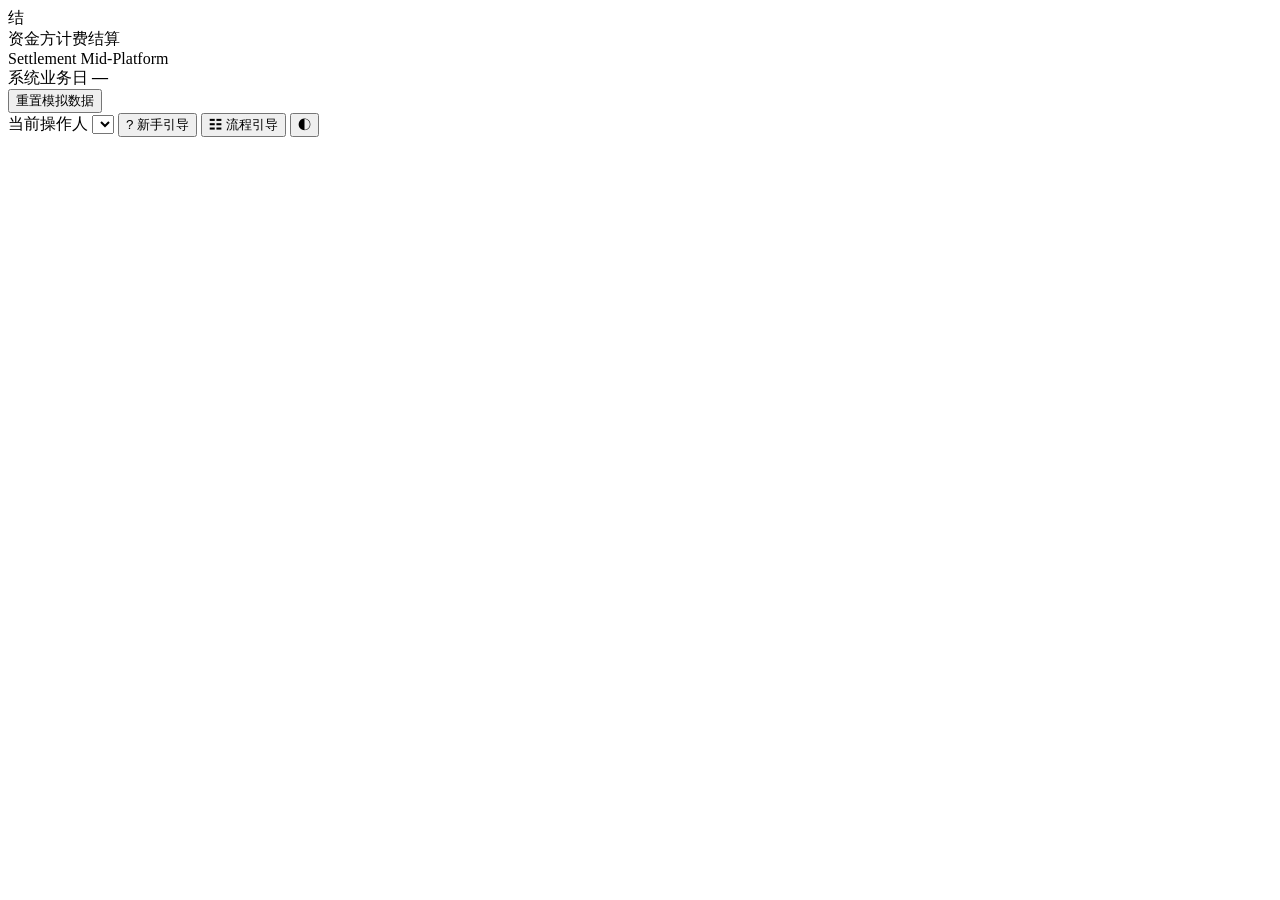
==== index.html @ 56464f33 "Publish prototype entry files" ====
<!DOCTYPE html>
<html lang="zh-CN" data-theme="light">
<head>
  <meta charset="UTF-8">
  <meta name="viewport" content="width=device-width, initial-scale=1.0">
  <title>零售信贷资金方计费结算系统 · 模拟原型</title>
  <link rel="stylesheet" href="assets/css/app.css?v=20260916.4">
</head>
<body>
  <div id="app-shell">
    <aside id="sidebar">
      <div class="brand">
        <div class="brand-mark">结</div>
        <div class="brand-text">
          <div class="brand-title">资金方计费结算</div>
          <div class="brand-sub">Settlement Mid-Platform</div>
        </div>
      </div>
      <nav id="nav"></nav>
      <div class="sidebar-foot">
        <div class="sim-clock">
          <span class="lbl">系统业务日</span>
          <strong id="sim-date">—</strong>
        </div>
        <button class="btn btn-ghost btn-sm" id="btn-reset" title="清空所有模拟操作，恢复初始数据">重置模拟数据</button>
      </div>
    </aside>

    <div id="main">
      <header id="topbar">
        <div class="crumbs" id="crumbs"></div>
        <div id="guide-top-controls" hidden aria-live="polite"></div>
        <div class="topbar-right">
          <label class="role-picker">
            <span>当前操作人</span>
            <select id="role-select"></select>
          </label>
          <button class="btn btn-sm guide-trigger" id="btn-guide" type="button" aria-pressed="false" title="开启或关闭全流程新手引导">? 新手引导</button>
          <button class="btn btn-sm guide-trigger flow-guide-trigger" id="btn-flow-guide" type="button" aria-pressed="false" title="选择一个具体业务流程开始引导">☷ 流程引导</button>
          <button class="icon-btn" id="btn-theme" title="切换明暗主题">◐</button>
        </div>
      </header>
      <main id="view"></main>
    </div>
  </div>

  <div id="toast-host"></div>
  <div id="modal-host" hidden></div>
  <div id="guide-root" hidden></div>
  <div id="flow-guide-root" hidden></div>

  <!-- 核心层 -->
  <script src="assets/js/core.js"></script>
  <script src="assets/js/data.js"></script>
  <script src="assets/js/generator.js"></script>
  <script src="assets/js/engine.js"></script>
  <script src="assets/js/billing.js"></script>
  <script src="assets/js/validate.js"></script>
  <script src="assets/js/approval.js"></script>
  <script src="assets/js/recon.js"></script>
  <script src="assets/js/claim.js"></script>
  <script src="assets/js/invoice.js"></script>
  <script src="assets/js/payment.js"></script>
  <script src="assets/js/dispute.js"></script>
  <script src="assets/js/calendar.js"></script>
  <script src="assets/js/replenish.js"></script>
  <script src="assets/js/metrics.js"></script>
  <script src="assets/js/preview.js"></script>
  <script src="assets/js/store.js"></script>
  <!-- UI 层 -->
  <script src="assets/js/ui.js"></script>
  <script src="assets/js/views-master.js"></script>
  <script src="assets/js/views-form.js"></script>
  <script src="assets/js/views-onboard.js"></script>
  <script src="assets/js/views-rule.js"></script>
  <script src="assets/js/views-charge.js"></script>
  <script src="assets/js/views-daily.js"></script>
  <script src="assets/js/views-replenish.js"></script>
  <script src="assets/js/views-bill.js"></script>
  <script src="assets/js/views-preview.js"></script>
  <script src="assets/js/views-invoice.js"></script>
  <script src="assets/js/views-dispute.js"></script>
  <script src="assets/js/views-calendar.js"></script>
  <script src="assets/js/views-settle.js"></script>
  <script src="assets/js/views-payment.js"></script>
  <script src="assets/js/views-claim.js"></script>
  <script src="assets/js/views-recon.js"></script>
  <script src="assets/js/views-external.js"></script>
  <script src="assets/js/views-metrics.js"></script>
  <script src="assets/js/views-approval.js"></script>
  <script src="assets/js/views-scenarios.js"></script>
  <script src="assets/js/guide.js?v=20260916.4"></script>
  <script src="assets/js/flow-guide.js?v=20260916.5"></script>
  <script src="assets/js/app.js"></script>
</body>
</html>
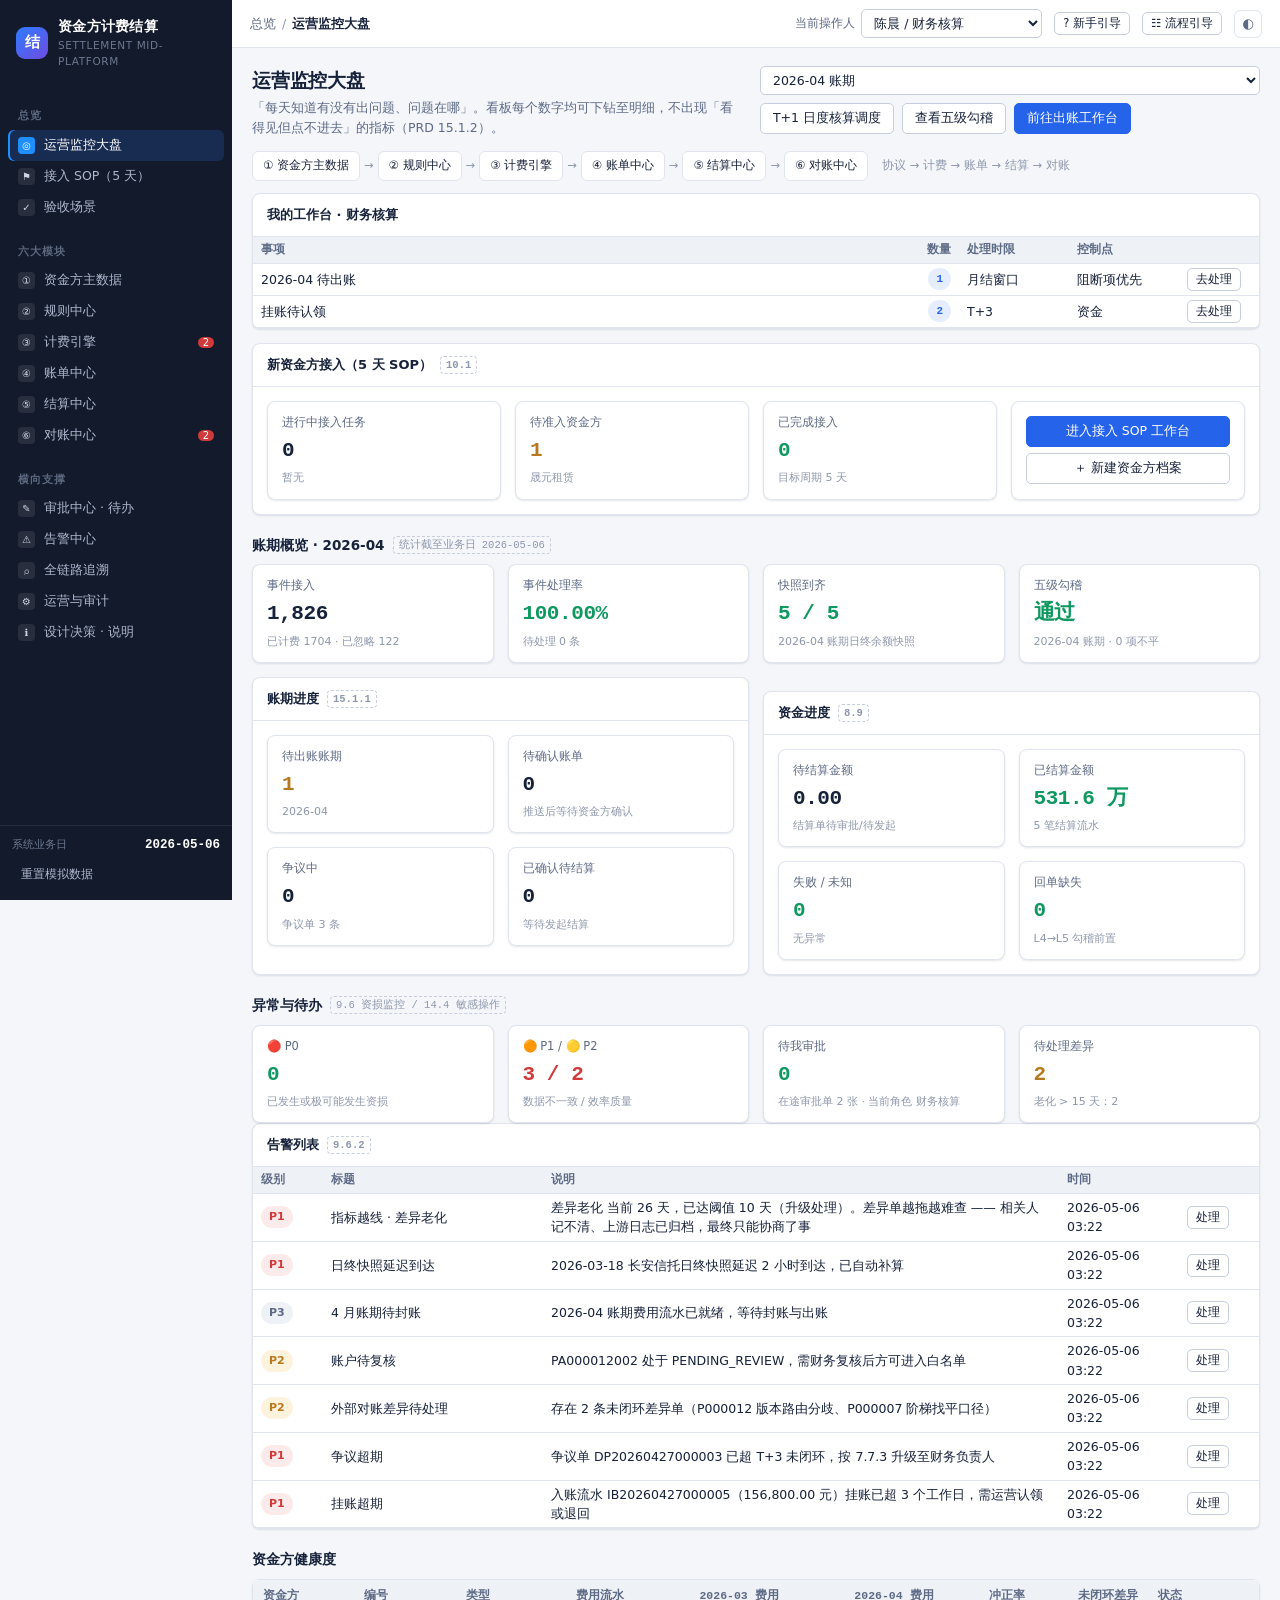
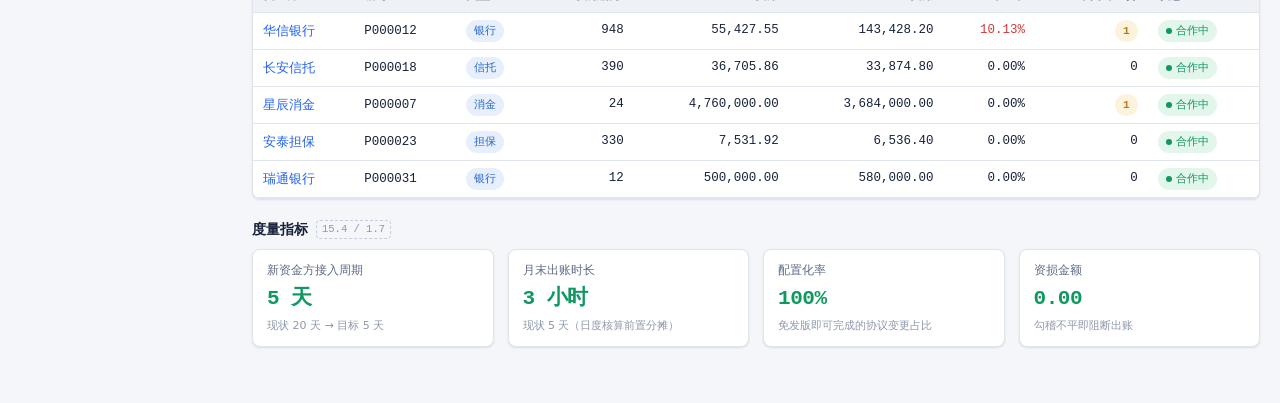
==== commit 09c12ae4: "同步流程分类及设计文档" ====
--- a/index.html
+++ b/index.html
@@ -4,7 +4,7 @@
   <meta charset="UTF-8">
   <meta name="viewport" content="width=device-width, initial-scale=1.0">
   <title>零售信贷资金方计费结算系统 · 模拟原型</title>
-  <link rel="stylesheet" href="assets/css/app.css?v=20260916.4">
+  <link rel="stylesheet" href="assets/css/app.css?v=20260917.1">
 </head>
 <body>
   <div id="app-shell">
@@ -90,7 +90,7 @@
   <script src="assets/js/views-approval.js"></script>
   <script src="assets/js/views-scenarios.js"></script>
   <script src="assets/js/guide.js?v=20260916.4"></script>
-  <script src="assets/js/flow-guide.js?v=20260916.5"></script>
+  <script src="assets/js/flow-guide.js?v=20260917.1"></script>
   <script src="assets/js/app.js"></script>
 </body>
 </html>
--- a/assets/css/app.css
+++ b/assets/css/app.css
@@ -0,0 +1,692 @@
+/* ==========================================================================
+   零售信贷资金方计费结算系统 · 设计系统
+   零依赖，单文件样式表。支持明/暗主题。
+   ========================================================================== */
+
+:root {
+  --font-sans: "PingFang SC", "Microsoft YaHei", "Hiragino Sans GB", "Source Han Sans SC",
+               system-ui, -apple-system, "Segoe UI", Roboto, sans-serif;
+  --font-mono: "SF Mono", "JetBrains Mono", Menlo, Consolas, "Courier New", monospace;
+
+  --bg: #f4f6fa;
+  --bg-elev: #ffffff;
+  --bg-sunken: #eef1f6;
+  --bg-hover: #f2f5fa;
+  --sidebar-bg: #131a2b;
+  --sidebar-fg: #aeb8ce;
+  --sidebar-fg-strong: #ffffff;
+  --sidebar-active: #1f8fff;
+
+  --fg: #16213a;
+  --fg-muted: #5d6a85;
+  --fg-faint: #8d97ab;
+  --border: #dfe4ee;
+  --border-strong: #c6cddd;
+
+  --brand: #2563eb;
+  --brand-soft: #e5edff;
+  --brand-fg: #ffffff;
+
+  --ok: #0f9960;
+  --ok-soft: #e2f6ec;
+  --warn: #b7791f;
+  --warn-soft: #fdf3dd;
+  --danger: #d03a3a;
+  --danger-soft: #fdeaea;
+  --info: #2867c9;
+  --info-soft: #e7effc;
+  --purple: #7048c0;
+  --purple-soft: #efe9fb;
+
+  --radius: 8px;
+  --radius-sm: 5px;
+  --radius-lg: 14px;
+  --shadow-sm: 0 1px 2px rgba(19, 26, 43, .06), 0 1px 3px rgba(19, 26, 43, .05);
+  --shadow-md: 0 4px 14px rgba(19, 26, 43, .10);
+  --shadow-lg: 0 18px 48px rgba(19, 26, 43, .22);
+  --sidebar-w: 232px;
+}
+
+html[data-theme="dark"] {
+  --bg: #0e1320;
+  --bg-elev: #161d2e;
+  --bg-sunken: #111827;
+  --bg-hover: #1d2639;
+  --sidebar-bg: #0a0f1a;
+  --sidebar-fg: #8996b1;
+  --fg: #e6ebf5;
+  --fg-muted: #a2adc4;
+  --fg-faint: #71809b;
+  --border: #26314a;
+  --border-strong: #35415e;
+  --brand: #4f8cff;
+  --brand-soft: #1a2745;
+  --ok: #3ec98a;  --ok-soft: #102b21;
+  --warn: #e0a94a; --warn-soft: #2e2413;
+  --danger: #f4736f; --danger-soft: #331a1a;
+  --info: #6ba2f5; --info-soft: #14233d;
+  --purple: #a98af0; --purple-soft: #231b3a;
+  --shadow-sm: 0 1px 2px rgba(0,0,0,.4);
+  --shadow-md: 0 4px 14px rgba(0,0,0,.45);
+  --shadow-lg: 0 18px 48px rgba(0,0,0,.6);
+}
+
+* { box-sizing: border-box; }
+html, body { height: 100%; }
+body {
+  margin: 0; background: var(--bg); color: var(--fg);
+  font-family: var(--font-sans); font-size: 13px; line-height: 1.55;
+  -webkit-font-smoothing: antialiased;
+}
+a { color: var(--brand); text-decoration: none; }
+a:hover { text-decoration: underline; }
+button { font-family: inherit; }
+
+/* ---------- Shell ---------- */
+#app-shell { display: flex; min-height: 100vh; }
+#sidebar {
+  width: var(--sidebar-w); flex: 0 0 var(--sidebar-w);
+  background: var(--sidebar-bg); color: var(--sidebar-fg);
+  display: flex; flex-direction: column; position: sticky; top: 0; height: 100vh;
+}
+.brand { display: flex; gap: 10px; align-items: center; padding: 16px 16px 14px; }
+.brand-mark {
+  width: 32px; height: 32px; border-radius: 9px; flex: 0 0 32px;
+  background: linear-gradient(140deg, #2f7bff, #6f4ce0);
+  color: #fff; display: grid; place-items: center; font-weight: 700; font-size: 15px;
+}
+.brand-title { color: var(--sidebar-fg-strong); font-weight: 650; font-size: 13.5px; letter-spacing: .02em; }
+.brand-sub { font-size: 10.5px; color: #6c7891; letter-spacing: .06em; text-transform: uppercase; }
+
+#nav { flex: 1; overflow-y: auto; padding: 4px 8px 16px; }
+.nav-group { margin-top: 14px; }
+.nav-group-title {
+  font-size: 10.5px; letter-spacing: .1em; color: #5c687f;
+  padding: 6px 10px; text-transform: uppercase; font-weight: 600;
+}
+.nav-item {
+  display: flex; align-items: center; gap: 9px; padding: 7px 10px; border-radius: 6px;
+  color: var(--sidebar-fg); cursor: pointer; font-size: 12.5px; user-select: none;
+  border: none; background: none; width: 100%; text-align: left;
+}
+.nav-item:hover { background: rgba(255,255,255,.06); color: #fff; text-decoration: none; }
+.nav-item.active { background: rgba(47,123,255,.18); color: #fff; box-shadow: inset 2px 0 0 var(--sidebar-active); }
+.nav-idx {
+  width: 17px; height: 17px; border-radius: 4px; flex: 0 0 17px; display: grid; place-items: center;
+  font-size: 10px; background: rgba(255,255,255,.09); color: #cdd6e8;
+}
+.nav-item.active .nav-idx { background: var(--sidebar-active); color: #fff; }
+.nav-badge { margin-left: auto; font-size: 10px; background: var(--danger); color:#fff; border-radius: 9px; padding: 0 5px; }
+
+/* 左侧菜单能力说明：使用 body 级浮层，避免被滚动侧边栏裁切。 */
+.nav-capability-tip {
+  position: fixed; z-index: 80; width: 310px; padding: 13px 14px;
+  color: var(--fg); background: var(--bg-elev); border: 1px solid var(--border-strong);
+  border-radius: 10px; box-shadow: var(--shadow-lg); pointer-events: none;
+  animation: nav-tip-in .12s ease-out;
+}
+.nav-capability-tip::before {
+  content: ""; position: absolute; left: -6px; top: 15px; width: 10px; height: 10px;
+  background: var(--bg-elev); border-left: 1px solid var(--border-strong); border-bottom: 1px solid var(--border-strong);
+  transform: rotate(45deg);
+}
+.nav-tip-title { position: relative; font-size: 14px; font-weight: 700; margin-bottom: 8px; }
+.nav-tip-label { color: var(--fg-faint); font-size: 10.5px; font-weight: 650; letter-spacing: .05em; margin-bottom: 6px; }
+.nav-tip-chips { display: flex; flex-wrap: wrap; gap: 5px; }
+.nav-tip-chips span {
+  padding: 2px 7px; color: var(--brand); background: var(--brand-soft);
+  border: 1px solid color-mix(in srgb, var(--brand) 18%, transparent); border-radius: 5px; font-size: 11px;
+}
+.nav-tip-note { margin: 9px 0 0; color: var(--fg-muted); font-size: 11.5px; line-height: 1.65; }
+.nav-tip-external { display: grid; grid-template-columns: auto 1fr; gap: 8px; margin-top: 9px; padding-top: 8px; border-top: 1px dashed var(--border); font-size: 11px; }
+.nav-tip-external b { color: var(--purple); }
+.nav-tip-external span { color: var(--fg-muted); }
+@keyframes nav-tip-in { from { opacity: 0; transform: translateX(-4px); } to { opacity: 1; transform: translateX(0); } }
+
+.sidebar-foot { padding: 10px 12px 14px; border-top: 1px solid rgba(255,255,255,.07); }
+.sim-clock { display: flex; justify-content: space-between; align-items: baseline; margin-bottom: 8px; }
+.sim-clock .lbl { font-size: 10.5px; color: #6c7891; }
+.sim-clock strong { font-family: var(--font-mono); font-size: 12.5px; color: #fff; }
+
+#main { flex: 1; min-width: 0; display: flex; flex-direction: column; }
+#topbar {
+  height: 48px; flex: 0 0 48px; background: var(--bg-elev); border-bottom: 1px solid var(--border);
+  display: flex; align-items: center; justify-content: space-between; padding: 0 18px;
+  position: sticky; top: 0; z-index: 20;
+}
+#guide-top-controls {
+  position: absolute; z-index: 3; top: 50%; left: 50%; transform: translate(-50%, -50%);
+  pointer-events: auto;
+}
+#guide-top-controls[hidden] { display: none; }
+#guide-top-controls .guide-top-nav { position: static; transform: none; }
+.crumbs { font-size: 12.5px; color: var(--fg-muted); display: flex; gap: 6px; align-items: center; }
+.crumbs b { color: var(--fg); font-weight: 600; }
+.crumbs .sep { color: var(--fg-faint); }
+.topbar-right { display: flex; align-items: center; gap: 12px; }
+.role-picker { display: flex; align-items: center; gap: 6px; font-size: 12px; color: var(--fg-muted); white-space: nowrap; }
+.role-picker select { width: auto; min-width: 130px; }
+.icon-btn {
+  border: 1px solid var(--border); background: var(--bg-elev); color: var(--fg-muted);
+  width: 28px; height: 28px; border-radius: 6px; cursor: pointer;
+}
+.icon-btn:hover { background: var(--bg-hover); }
+.guide-trigger { white-space: nowrap; color: var(--brand); border-color: color-mix(in srgb, var(--brand) 40%, var(--border)); }
+.guide-trigger:hover, .guide-trigger.active { background: var(--brand); border-color: var(--brand); color: #fff; }
+.flow-guide-trigger { color: var(--purple); border-color: color-mix(in srgb, var(--purple) 40%, var(--border)); }
+.flow-guide-trigger:hover, .flow-guide-trigger.active { background: var(--purple); border-color: var(--purple); color: #fff; }
+#view { padding: 18px 20px 56px; flex: 1; }
+
+/* ---------- 全流程新手引导 ---------- */
+body.guide-running { overflow: hidden; }
+/* 让右上角的一键开关在引导过程中始终可点击；引导卡片仍位于其上层。 */
+body.guide-running #topbar { z-index: 10002; }
+#guide-root, #flow-guide-root { position: fixed; inset: 0; z-index: 10000; pointer-events: none; }
+.guide-shield { position: fixed; inset: 0; z-index: 10000; pointer-events: auto; }
+.guide-spotlight {
+  position: fixed; z-index: 10001; border-radius: 10px; pointer-events: none;
+  border: 2px solid #70a5ff;
+  box-shadow: 0 0 0 9999px rgba(5, 10, 24, .70), 0 0 0 5px rgba(79, 140, 255, .20), 0 10px 35px rgba(0,0,0,.30);
+  transition: left .18s ease, top .18s ease, width .18s ease, height .18s ease;
+}
+.guide-target-active { scroll-margin: 80px; }
+.guide-panel {
+  position: fixed; z-index: 10003; pointer-events: auto; max-height: calc(100vh - 32px);
+  display: flex; flex-direction: column; overflow: hidden;
+  background: var(--bg-elev); color: var(--fg); border: 1px solid color-mix(in srgb, var(--brand) 35%, var(--border));
+  border-radius: 14px; box-shadow: 0 24px 80px rgba(0,0,0,.38);
+}
+.guide-panel-center { box-shadow: 0 0 0 9999px rgba(5, 10, 24, .72), 0 24px 80px rgba(0,0,0,.42); }
+.guide-panel-head { min-height: 46px; padding: 10px 14px; display: flex; align-items: center; justify-content: space-between; border-bottom: 1px solid var(--border); }
+.guide-phase { display: inline-flex; padding: 2px 8px; border-radius: 20px; background: var(--brand-soft); color: var(--brand); font-size: 11px; font-weight: 700; }
+.guide-count { margin-left: 8px; color: var(--fg-faint); font-size: 11px; }
+.guide-close { width: 28px; height: 28px; border: 0; border-radius: 6px; background: transparent; color: var(--fg-muted); font-size: 22px; line-height: 1; cursor: pointer; }
+.guide-close:hover { background: var(--bg-hover); color: var(--fg); }
+.guide-progress { height: 3px; flex: 0 0 3px; background: var(--bg-sunken); }
+.guide-progress i { display: block; height: 100%; background: linear-gradient(90deg, #2563eb, #7c5ce7); transition: width .2s ease; }
+.guide-panel-body { padding: 15px 16px 12px; overflow-y: auto; }
+.guide-panel-body h2 { margin: 0 0 13px; font-size: 18px; line-height: 1.35; }
+.guide-logic { padding: 11px 12px; border-radius: 9px; margin-top: 9px; border: 1px solid transparent; }
+.guide-logic-title { display: flex; align-items: center; gap: 7px; font-size: 12px; font-weight: 750; }
+.guide-logic-title > span { display: inline-grid; place-items: center; min-width: 34px; height: 21px; padding: 0 6px; border-radius: 5px; color: #fff; font-size: 10px; }
+.guide-logic p { margin: 6px 0 0; color: var(--fg); font-size: 12.5px; line-height: 1.7; }
+.guide-business { background: var(--info-soft); border-color: color-mix(in srgb, var(--info) 22%, transparent); }
+.guide-business .guide-logic-title { color: var(--info); }
+.guide-business .guide-logic-title > span { background: var(--info); }
+.guide-operation { background: var(--purple-soft); border-color: color-mix(in srgb, var(--purple) 22%, transparent); }
+.guide-operation .guide-logic-title { color: var(--purple); }
+.guide-operation .guide-logic-title > span { background: var(--purple); }
+.guide-checkpoint { display: grid; grid-template-columns: auto 1fr; gap: 9px; margin-top: 11px; padding: 9px 11px; background: var(--warn-soft); border-left: 3px solid var(--warn); border-radius: 6px; font-size: 12px; line-height: 1.65; }
+.guide-checkpoint b { color: var(--warn); white-space: nowrap; }
+.guide-outline-toggle { margin-top: 11px; padding: 0; border: 0; background: transparent; color: var(--brand); font-size: 11.5px; cursor: pointer; }
+.guide-outline-toggle:hover { text-decoration: underline; }
+.guide-outline { margin-top: 8px; padding: 8px; background: var(--bg-sunken); border-radius: 8px; max-height: 210px; overflow-y: auto; }
+.guide-outline-phase { margin: 7px 5px 3px; color: var(--fg-faint); font-size: 10px; font-weight: 700; letter-spacing: .08em; }
+.guide-outline-phase:first-child { margin-top: 1px; }
+.guide-outline-step { width: 100%; display: flex; align-items: center; gap: 8px; padding: 6px 7px; border: 0; border-radius: 6px; background: transparent; color: var(--fg-muted); text-align: left; font-size: 11.5px; cursor: pointer; }
+.guide-outline-step:hover { background: var(--bg-hover); color: var(--fg); }
+.guide-outline-step.current { background: var(--brand-soft); color: var(--brand); font-weight: 650; }
+.guide-outline-step > span { display: inline-grid; place-items: center; width: 19px; height: 19px; flex: 0 0 19px; border-radius: 50%; background: var(--bg-elev); border: 1px solid var(--border); font-size: 9px; }
+.guide-panel-foot { padding: 11px 14px; display: flex; align-items: center; justify-content: space-between; gap: 9px; border-top: 1px solid var(--border); background: var(--bg-sunken); }
+.guide-key-hint { color: var(--fg-faint); font-size: 10px; text-align: center; }
+.guide-top-nav {
+  position: fixed; z-index: 10004; top: 7px; left: 50%; transform: translateX(-50%);
+  pointer-events: auto; display: flex; align-items: center; gap: 7px; padding: 3px 5px;
+  background: color-mix(in srgb, var(--bg-elev) 96%, transparent); border: 1px solid var(--border);
+  border-radius: 9px; box-shadow: 0 7px 24px rgba(0,0,0,.18); backdrop-filter: blur(8px);
+}
+.guide-top-nav .btn { min-width: 76px; box-shadow: none; }
+.guide-top-count { min-width: 42px; color: var(--fg-muted); font-family: var(--font-mono); font-size: 10.5px; text-align: center; white-space: nowrap; }
+.flow-guide-top-nav { border-color: color-mix(in srgb, var(--purple) 35%, var(--border)); }
+.flow-guide-panel { border-color: color-mix(in srgb, var(--purple) 42%, var(--border)); }
+.flow-guide-title-row { display: flex; align-items: center; gap: 8px; flex-wrap: wrap; }
+.flow-guide-id { display: inline-grid; place-items: center; min-width: 30px; height: 22px; padding: 0 6px; border-radius: 6px; background: var(--purple); color: #fff; font-family: var(--font-mono); font-size: 10px; font-weight: 750; }
+.flow-guide-modules { display: flex; flex-wrap: wrap; gap: 5px; margin: -4px 0 10px; }
+.flow-guide-modules span { padding: 2px 7px; border-radius: 5px; background: var(--bg-sunken); border: 1px solid var(--border); color: var(--fg-muted); font-size: 10.5px; }
+.flow-guide-outcome { margin-top: 10px; padding: 9px 11px; border: 1px dashed color-mix(in srgb, var(--ok) 40%, var(--border)); border-radius: 7px; background: var(--ok-soft); font-size: 11.5px; line-height: 1.6; }
+.flow-guide-outcome b { color: var(--ok); margin-right: 7px; }
+.flow-catalog-intro { margin-bottom: 13px; color: var(--fg-muted); font-size: 12.5px; line-height: 1.7; }
+.flow-catalog-toolbar { display: flex; align-items: center; gap: 8px; margin-bottom: 12px; flex-wrap: wrap; }
+.flow-catalog-search { flex: 1 1 240px; min-width: 180px; }
+.flow-catalog-count { margin-left: auto; color: var(--fg-faint); font-size: 11px; }
+.flow-stage-tabs { display: flex; gap: 5px; flex-wrap: wrap; margin-bottom: 14px; }
+.flow-stage-tab { padding: 5px 9px; border: 1px solid var(--border); border-radius: 16px; background: var(--bg-elev); color: var(--fg-muted); font-size: 10.5px; cursor: pointer; }
+.flow-stage-tab:hover { background: var(--bg-hover); color: var(--fg); }
+.flow-stage-tab.active { background: var(--purple-soft); border-color: color-mix(in srgb, var(--purple) 38%, var(--border)); color: var(--purple); font-weight: 700; }
+.flow-catalog-grid { display: grid; grid-template-columns: repeat(2, minmax(0, 1fr)); gap: 9px; }
+.flow-catalog-card { width: 100%; display: grid; grid-template-columns: 38px 1fr auto; gap: 10px; align-items: start; padding: 11px; border: 1px solid var(--border); border-radius: 9px; background: var(--bg-elev); color: var(--fg); text-align: left; cursor: pointer; }
+.flow-catalog-card:hover { border-color: color-mix(in srgb, var(--purple) 45%, var(--border)); background: var(--purple-soft); transform: translateY(-1px); }
+.flow-catalog-card.completed { border-color: color-mix(in srgb, var(--ok) 32%, var(--border)); }
+.flow-catalog-no { display: inline-grid; place-items: center; width: 34px; height: 34px; border-radius: 8px; background: var(--purple-soft); color: var(--purple); font-family: var(--font-mono); font-size: 11px; font-weight: 750; }
+.flow-catalog-main strong { display: block; margin-bottom: 4px; font-size: 12.5px; line-height: 1.35; }
+.flow-catalog-main p { margin: 0 0 7px; color: var(--fg-muted); font-size: 10.8px; line-height: 1.5; }
+.flow-catalog-modules { display: flex; flex-wrap: wrap; gap: 4px; }
+.flow-catalog-modules span { padding: 1px 5px; border-radius: 4px; background: var(--bg-sunken); color: var(--fg-faint); font-size: 9.5px; }
+.flow-catalog-action { align-self: center; color: var(--purple); font-size: 10.5px; font-weight: 700; white-space: nowrap; }
+.flow-catalog-empty { grid-column: 1 / -1; padding: 32px; text-align: center; color: var(--fg-muted); background: var(--bg-sunken); border-radius: 9px; }
+@media (max-width: 760px) {
+  .guide-trigger { width: 32px; overflow: hidden; font-size: 0; padding: 0; }
+  .guide-trigger::first-letter { font-size: 13px; }
+  .guide-panel { left: 10px !important; right: 10px; bottom: 10px; top: auto !important; width: auto !important; max-height: min(76vh, 680px); }
+  .guide-key-hint { display: none; }
+  #guide-top-controls { top: calc(100% + 7px); }
+  .guide-top-nav { top: 52px; }
+  .guide-top-nav .btn { min-width: 66px; padding-left: 8px; padding-right: 8px; }
+  .flow-catalog-grid { grid-template-columns: 1fr; }
+  .flow-catalog-count { width: 100%; margin-left: 0; }
+}
+
+/* ---------- Typography / page head ---------- */
+.page-head { display: flex; align-items: flex-start; justify-content: space-between; gap: 16px; margin-bottom: 14px; }
+.page-title { font-size: 19px; font-weight: 650; margin: 0 0 3px; letter-spacing: -.01em; }
+.page-desc { color: var(--fg-muted); font-size: 12.5px; margin: 0; max-width: 78ch; }
+.page-actions { display: flex; gap: 8px; flex-shrink: 0; flex-wrap: wrap; }
+h3.sec { font-size: 13.5px; margin: 20px 0 9px; font-weight: 650; display: flex; align-items: center; gap: 8px; }
+h3.sec:first-child { margin-top: 0; }
+h3.sec .tag-ref { font-weight: 400; }
+.muted { color: var(--fg-muted); }
+.faint { color: var(--fg-faint); }
+.mono { font-family: var(--font-mono); font-variant-numeric: tabular-nums; }
+.num { font-family: var(--font-mono); font-variant-numeric: tabular-nums; text-align: right; white-space: nowrap; }
+.neg { color: var(--danger); }
+.pos { color: var(--ok); }
+
+/* ---------- Cards ---------- */
+.card {
+  background: var(--bg-elev); border: 1px solid var(--border); border-radius: var(--radius);
+  box-shadow: var(--shadow-sm);
+}
+.card + .card { margin-top: 14px; }
+.card-head {
+  padding: 11px 14px; border-bottom: 1px solid var(--border);
+  display: flex; align-items: center; justify-content: space-between; gap: 12px;
+}
+.card-head h4 { margin: 0; font-size: 13px; font-weight: 650; display: flex; align-items: center; gap: 8px; }
+.card-body { padding: 14px; }
+.card-body.tight { padding: 0; }
+.grid { display: grid; gap: 14px; }
+.g2 { grid-template-columns: repeat(2, minmax(0,1fr)); }
+.g3 { grid-template-columns: repeat(3, minmax(0,1fr)); }
+.g4 { grid-template-columns: repeat(4, minmax(0,1fr)); }
+.g-2-1 { grid-template-columns: minmax(0,2fr) minmax(0,1fr); }
+.g-1-2 { grid-template-columns: minmax(0,1fr) minmax(0,2fr); }
+@media (max-width: 1180px) { .g4 { grid-template-columns: repeat(2, minmax(0,1fr)); } .g-2-1,.g-1-2 { grid-template-columns: 1fr; } }
+@media (max-width: 820px)  { .g2,.g3 { grid-template-columns: 1fr; } }
+
+/* ---------- Stat tiles ---------- */
+.stat {
+  background: var(--bg-elev); border: 1px solid var(--border); border-radius: var(--radius);
+  padding: 12px 14px; box-shadow: var(--shadow-sm); cursor: default;
+}
+.stat.clickable { cursor: pointer; transition: border-color .12s, transform .12s; }
+.stat.clickable:hover { border-color: var(--brand); transform: translateY(-1px); }
+.stat-label { font-size: 11.5px; color: var(--fg-muted); display: flex; align-items: center; gap: 6px; }
+.stat-value { font-family: var(--font-mono); font-size: 21px; font-weight: 600; letter-spacing: -.02em; margin-top: 3px; }
+.stat-value.sm { font-size: 17px; }
+.stat-sub { font-size: 11px; color: var(--fg-faint); margin-top: 2px; }
+.stat.ok .stat-value { color: var(--ok); }
+.stat.danger .stat-value { color: var(--danger); }
+.stat.warn .stat-value { color: var(--warn); }
+
+/* ---------- Badges / pills ---------- */
+.badge {
+  display: inline-flex; align-items: center; gap: 4px; padding: 1px 7px; border-radius: 20px;
+  font-size: 11px; font-weight: 550; line-height: 18px; white-space: nowrap;
+  background: var(--bg-sunken); color: var(--fg-muted); border: 1px solid transparent;
+}
+.badge.ok { background: var(--ok-soft); color: var(--ok); }
+.badge.warn { background: var(--warn-soft); color: var(--warn); }
+.badge.danger { background: var(--danger-soft); color: var(--danger); }
+.badge.info { background: var(--info-soft); color: var(--info); }
+.badge.brand { background: var(--brand-soft); color: var(--brand); }
+.badge.purple { background: var(--purple-soft); color: var(--purple); }
+.badge.dot::before { content: ""; width: 6px; height: 6px; border-radius: 50%; background: currentColor; }
+.tag-ref {
+  font-size: 10.5px; color: var(--fg-faint); border: 1px dashed var(--border-strong);
+  border-radius: 4px; padding: 0 5px; font-family: var(--font-mono);
+}
+.dir-r { color: var(--ok); }
+.dir-p { color: var(--danger); }
+
+/* ---------- Buttons ---------- */
+.btn {
+  display: inline-flex; align-items: center; gap: 6px; justify-content: center;
+  border: 1px solid var(--border-strong); background: var(--bg-elev); color: var(--fg);
+  padding: 6px 12px; border-radius: var(--radius-sm); font-size: 12.5px; cursor: pointer;
+  transition: background .12s, border-color .12s; white-space: nowrap;
+}
+.btn:hover:not(:disabled) { background: var(--bg-hover); border-color: var(--fg-faint); }
+.btn:disabled { opacity: .45; cursor: not-allowed; }
+.btn-primary { background: var(--brand); border-color: var(--brand); color: #fff; }
+.btn-primary:hover:not(:disabled) { filter: brightness(1.08); background: var(--brand); border-color: var(--brand); }
+.btn-danger { background: var(--danger); border-color: var(--danger); color: #fff; }
+.btn-danger:hover:not(:disabled) { filter: brightness(1.08); background: var(--danger); }
+.btn-ok { background: var(--ok); border-color: var(--ok); color: #fff; }
+.btn-ok:hover:not(:disabled) { filter: brightness(1.08); background: var(--ok); }
+.btn-ghost { background: transparent; border-color: transparent; color: inherit; }
+.btn-ghost:hover:not(:disabled) { background: rgba(127,127,127,.12); border-color: transparent; }
+.btn-sm { padding: 3px 8px; font-size: 11.5px; }
+.btn-link { border: none; background: none; color: var(--brand); cursor: pointer; padding: 0; font-size: inherit; }
+.btn-link:hover { text-decoration: underline; }
+.btn-row { display: flex; gap: 8px; flex-wrap: wrap; align-items: center; }
+
+/* ---------- Forms ---------- */
+.field { display: flex; flex-direction: column; gap: 4px; margin-bottom: 12px; }
+.field > label { font-size: 11.5px; color: var(--fg-muted); font-weight: 550; }
+.field .hint { font-size: 11px; color: var(--fg-faint); }
+input[type=text], input[type=number], input[type=date], select, textarea {
+  border: 1px solid var(--border-strong); border-radius: var(--radius-sm); background: var(--bg-elev);
+  color: var(--fg); padding: 5px 8px; font-size: 12.5px; font-family: inherit; width: 100%;
+}
+input:focus, select:focus, textarea:focus { outline: 2px solid var(--brand-soft); border-color: var(--brand); }
+select { cursor: pointer; }
+.inline-form { display: flex; gap: 10px; flex-wrap: wrap; align-items: flex-end; }
+.inline-form .field { margin-bottom: 0; min-width: 130px; }
+.filters {
+  display: flex; gap: 10px; flex-wrap: wrap; align-items: flex-end;
+  padding: 10px 14px; background: var(--bg-elev); border: 1px solid var(--border);
+  border-radius: var(--radius); margin-bottom: 12px;
+}
+.checkline { display: flex; align-items: center; gap: 6px; font-size: 12.5px; }
+.checkline input { width: auto; }
+
+/* ---------- Tables ---------- */
+.tbl-wrap { overflow-x: auto; }
+table.tbl { width: 100%; border-collapse: collapse; font-size: 12.5px; }
+table.tbl th {
+  text-align: left; font-weight: 600; color: var(--fg-muted); background: var(--bg-sunken);
+  padding: 7px 10px; border-bottom: 1px solid var(--border); white-space: nowrap; font-size: 11.5px;
+  position: sticky; top: 0; z-index: 1;
+}
+table.tbl td { padding: 7px 10px; border-bottom: 1px solid var(--border); vertical-align: middle; }
+table.tbl tbody tr:hover { background: var(--bg-hover); }
+table.tbl tbody tr.rowclick { cursor: pointer; }
+table.tbl td.num, table.tbl th.num { text-align: right; font-family: var(--font-mono); font-variant-numeric: tabular-nums; }
+table.tbl tfoot td { font-weight: 650; background: var(--bg-sunken); border-top: 2px solid var(--border-strong); }
+table.tbl.compact td, table.tbl.compact th { padding: 4px 8px; }
+.empty { padding: 34px; text-align: center; color: var(--fg-faint); font-size: 12.5px; }
+.pager { display: flex; gap: 8px; align-items: center; justify-content: flex-end; padding: 8px 12px; font-size: 12px; color: var(--fg-muted); }
+
+/* key-value list */
+.kv { display: grid; grid-template-columns: minmax(90px, max-content) 1fr; gap: 6px 14px; font-size: 12.5px; }
+.kv dt { color: var(--fg-muted); }
+.kv dd { margin: 0; }
+.kv-2col { grid-template-columns: minmax(90px,max-content) 1fr minmax(90px,max-content) 1fr; }
+
+/* ---------- Tabs ---------- */
+.tabs { display: flex; gap: 2px; border-bottom: 1px solid var(--border); margin-bottom: 14px; overflow-x: auto; }
+.tab {
+  padding: 7px 13px; font-size: 12.5px; cursor: pointer; border: none; background: none;
+  color: var(--fg-muted); border-bottom: 2px solid transparent; white-space: nowrap;
+}
+.tab:hover { color: var(--fg); }
+.tab.active { color: var(--brand); border-bottom-color: var(--brand); font-weight: 600; }
+
+/* ---------- Alerts / check panel ---------- */
+.alert {
+  display: flex; gap: 9px; padding: 9px 12px; border-radius: var(--radius-sm); font-size: 12.5px;
+  border: 1px solid transparent; margin-bottom: 12px; align-items: flex-start;
+}
+.alert .ico { font-size: 13px; line-height: 1.4; }
+.alert.info { background: var(--info-soft); color: var(--info); border-color: color-mix(in srgb, var(--info) 25%, transparent); }
+.alert.ok { background: var(--ok-soft); color: var(--ok); border-color: color-mix(in srgb, var(--ok) 25%, transparent); }
+.alert.warn { background: var(--warn-soft); color: var(--warn); border-color: color-mix(in srgb, var(--warn) 25%, transparent); }
+.alert.danger { background: var(--danger-soft); color: var(--danger); border-color: color-mix(in srgb, var(--danger) 25%, transparent); }
+.alert b { color: inherit; }
+
+.checklist { display: flex; flex-direction: column; }
+.check-row {
+  display: flex; gap: 10px; align-items: flex-start; padding: 7px 12px;
+  border-bottom: 1px solid var(--border); font-size: 12.5px;
+}
+.check-row:last-child { border-bottom: none; }
+.check-row .st { width: 16px; flex: 0 0 16px; text-align: center; font-weight: 700; }
+.check-row.pass .st { color: var(--ok); }
+.check-row.fail .st { color: var(--danger); }
+.check-row.warn .st { color: var(--warn); }
+.check-row .code { font-family: var(--font-mono); font-size: 11px; color: var(--fg-faint); width: 52px; flex: 0 0 52px; }
+.check-row .msg { flex: 1; }
+.check-row .lvl { flex: 0 0 auto; }
+
+/* 收款认领：匹配过程 / 结算单多选 */
+.ck {
+  display: flex; gap: 10px; align-items: flex-start; padding: 8px 12px;
+  border-bottom: 1px solid var(--border); font-size: 12.5px;
+}
+.ck:last-child { border-bottom: none; }
+.ck .ck-i { width: 18px; flex: 0 0 18px; text-align: center; font-weight: 700; color: var(--fg-faint); }
+.ck.ok .ck-i { color: var(--ok); }
+.ck.no .ck-i { color: var(--danger); }
+.ck label, .ck input[type=checkbox] { cursor: pointer; }
+
+/* 出账日历月视图 */
+.mcal { display: grid; grid-template-columns: repeat(7, minmax(0, 1fr)); gap: 1px;
+  background: var(--border); border: 1px solid var(--border); border-radius: var(--radius); overflow: hidden; }
+.mcal-h { background: var(--bg-sunken); padding: 6px 8px; font-size: 11.5px; color: var(--fg-faint); text-align: center; }
+.mcal-d { background: var(--bg-elev); min-height: 86px; padding: 5px 6px; }
+.mcal-d.empty { background: var(--bg-sunken); }
+.mcal-d.off { background: var(--bg-sunken); }
+.mcal-d.today { box-shadow: inset 0 0 0 2px var(--brand); }
+.mcal-n { display: flex; align-items: baseline; gap: 5px; font-size: 12px; font-weight: 600; margin-bottom: 3px; }
+.mcal-hol { font-size: 10px; font-weight: 400; color: var(--fg-faint); }
+.mcal-e { font-size: 10.5px; line-height: 1.5; padding: 1px 5px; margin-bottom: 2px; border-radius: 4px;
+  cursor: pointer; white-space: nowrap; overflow: hidden; text-overflow: ellipsis;
+  border: 1px solid transparent; }
+.mcal-e b { font-weight: 700; margin-right: 2px; }
+.mcal-e.info { background: var(--info-soft); color: var(--info); }
+.mcal-e.purple { background: var(--purple-soft); color: var(--purple); }
+.mcal-e.warn { background: var(--warn-soft); color: var(--warn); }
+.mcal-e.ok { background: var(--ok-soft); color: var(--ok); }
+.mcal-e:hover { border-color: currentColor; }
+.mb8 { margin-bottom: 8px; }
+.check-row.fail { background: color-mix(in srgb, var(--danger) 6%, transparent); }
+
+/* ---------- Timeline (协议版本) ---------- */
+.vtimeline { position: relative; padding: 26px 6px 10px; }
+.vtrack { position: relative; height: 48px; background: var(--bg-sunken); border-radius: 6px; overflow: hidden; border: 1px solid var(--border); }
+.vseg {
+  position: absolute; top: 0; bottom: 22px; border-right: 1px solid var(--bg-elev);
+  display: flex; align-items: center; justify-content: center; font-size: 11px; cursor: pointer;
+  color: #fff; overflow: hidden; padding: 0 4px;
+}
+.vseg.v-eff { background: linear-gradient(180deg,#2f7bff,#245fd0); }
+.vseg.v-exp { background: linear-gradient(180deg,#8592ab,#6b7893); }
+.vseg.v-pend { background: linear-gradient(180deg,#8b6fd8,#6f4ce0); }
+.vseg.v-draft { background: repeating-linear-gradient(45deg,#b6bfd1,#b6bfd1 6px,#a3adc2 6px,#a3adc2 12px); }
+.vseg.gap { background: repeating-linear-gradient(45deg,var(--danger),var(--danger) 5px,#ffffff 5px,#ffffff 10px); }
+.vseg:hover { filter: brightness(1.12); }
+.vaxis { display: flex; justify-content: space-between; font-size: 10.5px; color: var(--fg-faint); margin-top: 5px; font-family: var(--font-mono); }
+.vlegend { display: flex; gap: 14px; flex-wrap: wrap; font-size: 11.5px; color: var(--fg-muted); margin-top: 10px; }
+.vlegend i { width: 11px; height: 11px; border-radius: 3px; display: inline-block; margin-right: 5px; vertical-align: -1px; }
+
+/* ---------- Wizard ---------- */
+.steps { display: flex; gap: 4px; margin-bottom: 16px; flex-wrap: wrap; }
+.step {
+  display: flex; align-items: center; gap: 7px; padding: 6px 12px 6px 8px; border-radius: 20px;
+  font-size: 12px; background: var(--bg-sunken); color: var(--fg-muted); cursor: pointer; border: 1px solid transparent;
+}
+.step .n { width: 18px; height: 18px; border-radius: 50%; background: var(--border-strong); color: var(--bg-elev);
+  display: grid; place-items: center; font-size: 10.5px; font-weight: 700; }
+.step.active { background: var(--brand-soft); color: var(--brand); border-color: color-mix(in srgb, var(--brand) 35%, transparent); font-weight: 600; }
+.step.active .n { background: var(--brand); color: #fff; }
+.step.done .n { background: var(--ok); color: #fff; }
+
+.nl-preview {
+  background: var(--bg-sunken); border: 1px solid var(--border); border-left: 3px solid var(--brand);
+  border-radius: var(--radius-sm); padding: 12px 14px; font-size: 13px; line-height: 1.85;
+}
+.nl-preview b { color: var(--brand); font-weight: 650; padding: 0 1px; }
+
+/* 累进 vs 超额 对比 */
+.tier-compare { display: grid; grid-template-columns: 1fr 1fr; gap: 10px; }
+.tier-card { border: 1px solid var(--border); border-radius: var(--radius-sm); padding: 10px 12px; background: var(--bg-sunken); }
+.tier-card.sel { border-color: var(--brand); background: var(--brand-soft); }
+.tier-card h5 { margin: 0 0 4px; font-size: 12.5px; }
+.tier-card .amt { font-family: var(--font-mono); font-size: 16px; font-weight: 650; }
+
+/* ---------- Trace tree ---------- */
+.tree { font-size: 12.5px; }
+.tnode { padding-left: 16px; border-left: 1px dashed var(--border-strong); margin-left: 8px; }
+.tnode.root { border-left: none; margin-left: 0; padding-left: 0; }
+.trow {
+  display: flex; align-items: center; gap: 8px; padding: 5px 8px; border-radius: var(--radius-sm);
+  cursor: pointer; margin: 1px 0;
+}
+.trow:hover { background: var(--bg-hover); }
+.trow .tw { width: 13px; color: var(--fg-faint); font-size: 10px; }
+.trow .tt {
+  font-size: 10.5px; padding: 0 6px; border-radius: 4px; background: var(--bg-sunken);
+  color: var(--fg-muted); font-weight: 600; white-space: nowrap;
+}
+.trow .tno { font-family: var(--font-mono); font-size: 11.5px; }
+.trow .tamt { margin-left: auto; font-family: var(--font-mono); font-weight: 600; }
+.trow .tdesc { color: var(--fg-muted); font-size: 11.5px; }
+
+/* ---------- Ledger / 账单呈现 ---------- */
+.ledger { font-family: var(--font-mono); font-size: 12.5px; background: var(--bg-sunken);
+  border: 1px solid var(--border); border-radius: var(--radius-sm); padding: 14px 16px; }
+.ledger .lrow { display: flex; justify-content: space-between; gap: 20px; padding: 2px 0; }
+.ledger .lrow.sub { padding-left: 16px; color: var(--fg-muted); }
+.ledger .lsec { margin-top: 8px; font-weight: 650; }
+.ledger .lsep { border-top: 1px solid var(--border-strong); margin: 6px 0; }
+.ledger .ldbl { border-top: 3px double var(--border-strong); margin: 6px 0; }
+.ledger .ltotal { font-weight: 700; font-size: 13.5px; }
+
+/* ---------- Recon board ---------- */
+.recon-level { border: 1px solid var(--border); border-radius: var(--radius); overflow: hidden; background: var(--bg-elev); }
+.recon-level + .recon-level { margin-top: 10px; }
+.recon-hd { display: flex; align-items: center; gap: 10px; padding: 9px 13px; background: var(--bg-sunken); border-bottom: 1px solid var(--border); }
+.recon-hd .lv { font-family: var(--font-mono); font-weight: 700; font-size: 12px; padding: 1px 7px; border-radius: 4px; background: var(--bg-elev); border: 1px solid var(--border-strong); }
+.recon-hd .nm { font-weight: 600; }
+.recon-hd .res { margin-left: auto; }
+.eq-row { display: flex; gap: 10px; padding: 7px 13px; border-bottom: 1px solid var(--border); align-items: baseline; font-size: 12px; }
+.eq-row:last-child { border-bottom: none; }
+.eq-row .eqid { font-family: var(--font-mono); font-weight: 700; width: 20px; }
+.eq-row .eqf { font-family: var(--font-mono); color: var(--fg-muted); font-size: 11.5px; flex: 1; }
+.eq-row .eqv { font-family: var(--font-mono); }
+.flowchain { display: flex; align-items: center; gap: 4px; flex-wrap: wrap; font-size: 11.5px; margin-bottom: 12px; }
+.flowchain .fnode { padding: 5px 10px; border-radius: 6px; background: var(--bg-elev); border: 1px solid var(--border); }
+.flowchain .farrow { color: var(--fg-faint); }
+
+/* ---------- Modal ---------- */
+#modal-host {
+  position: fixed; inset: 0; background: rgba(10,15,26,.5); z-index: 100;
+  display: flex; align-items: flex-start; justify-content: center; padding: 46px 16px; overflow-y: auto;
+}
+#modal-host[hidden] { display: none; }
+.modal {
+  background: var(--bg-elev); border-radius: var(--radius-lg); box-shadow: var(--shadow-lg);
+  width: min(880px, 100%); border: 1px solid var(--border);
+}
+.modal.wide { width: min(1120px, 100%); }
+.modal.narrow { width: min(520px, 100%); }
+.modal-head { padding: 14px 18px; border-bottom: 1px solid var(--border); display: flex; justify-content: space-between; align-items: center; }
+.modal-head h4 { margin: 0; font-size: 14.5px; font-weight: 650; }
+.modal-body { padding: 16px 18px; max-height: 68vh; overflow-y: auto; }
+.modal-foot { padding: 12px 18px; border-top: 1px solid var(--border); display: flex; justify-content: flex-end; gap: 8px; }
+
+/* ---------- Toast ---------- */
+#toast-host { position: fixed; right: 18px; bottom: 18px; z-index: 200; display: flex; flex-direction: column; gap: 8px; }
+.toast {
+  background: var(--bg-elev); border: 1px solid var(--border); border-left: 3px solid var(--brand);
+  border-radius: var(--radius); box-shadow: var(--shadow-md); padding: 10px 14px; font-size: 12.5px;
+  min-width: 250px; max-width: 400px; animation: slidein .18s ease-out;
+}
+.toast.ok { border-left-color: var(--ok); }
+.toast.danger { border-left-color: var(--danger); }
+.toast.warn { border-left-color: var(--warn); }
+.toast .tt { font-weight: 650; margin-bottom: 2px; }
+@keyframes slidein { from { opacity: 0; transform: translateY(8px); } to { opacity: 1; transform: none; } }
+
+/* ---------- 柱状图（零依赖，主题跟随） ---------- */
+.chart { position: relative; padding: 18px 0 0 62px; }
+.chart-plot { position: relative; height: 176px; display: flex; align-items: flex-end; gap: 2px; }
+.chart-grid { position: absolute; left: 0; right: 0; top: 0; bottom: 0; pointer-events: none; }
+.chart-grid > div { position: absolute; left: 0; right: 0; border-top: 1px solid var(--border); }
+.chart-grid > div > span {
+  position: absolute; left: -60px; top: -8px; width: 54px; text-align: right;
+  font-family: var(--font-mono); font-size: 10.5px; color: var(--fg-faint);
+}
+.chart-bar { flex: 1 1 0; min-width: 3px; position: relative; border-radius: 4px 4px 0 0;
+  background: var(--brand); transition: filter .1s; align-self: flex-end; }
+.chart-bar:hover { filter: brightness(1.25); }
+.chart-bar.anom { background: var(--danger); }
+.chart-bar.zero { background: var(--border-strong); }
+.chart-bar .mk { position: absolute; top: -15px; left: 50%; transform: translateX(-50%);
+  font-size: 10px; color: var(--danger); line-height: 1; }
+.chart-bar .dlab { position: absolute; top: -15px; left: 50%; transform: translateX(-50%);
+  font-family: var(--font-mono); font-size: 10px; color: var(--fg-muted); white-space: nowrap; }
+.chart-axis { display: flex; gap: 2px; margin-top: 5px; }
+.chart-axis > span { flex: 1 1 0; min-width: 3px; text-align: center;
+  font-family: var(--font-mono); font-size: 10px; color: var(--fg-faint);
+  overflow: hidden; white-space: nowrap; }
+.chart-tip {
+  position: absolute; z-index: 5; background: var(--bg-elev); border: 1px solid var(--border-strong);
+  border-radius: var(--radius-sm); box-shadow: var(--shadow-md); padding: 7px 10px; font-size: 11.5px;
+  pointer-events: none; white-space: nowrap; transform: translate(-50%, -100%);
+}
+.chart-note { display: flex; gap: 16px; flex-wrap: wrap; font-size: 11.5px; color: var(--fg-muted); margin-top: 10px; }
+.chart-note i { width: 10px; height: 10px; border-radius: 2px; display: inline-block; margin-right: 5px; vertical-align: -1px; }
+
+/* 阈值参考线 */
+.chart-thr { position: absolute; left: 0; right: 0; border-top: 1px solid var(--danger); pointer-events: none; }
+.chart-thr > span { position: absolute; right: 0; top: -15px; font-size: 10.5px; color: var(--danger);
+  background: var(--bg-elev); padding: 0 4px; border-radius: 3px; }
+.chart-bar.breach { background: var(--danger); }
+.chart-bar.warnbar { background: var(--warn); }
+
+/* 指标卡内嵌迷你趋势 */
+.spark { display: flex; align-items: flex-end; gap: 1px; height: 26px; margin-top: 6px; }
+.spark > i { flex: 1 1 0; min-width: 1px; background: var(--brand); border-radius: 1px 1px 0 0; opacity: .55; }
+.spark > i.breach { background: var(--danger); opacity: 1; }
+.spark > i.last { opacity: 1; }
+
+/* 指标卡 */
+.mcard { background: var(--bg-elev); border: 1px solid var(--border); border-radius: var(--radius);
+  padding: 12px 14px; box-shadow: var(--shadow-sm); cursor: pointer; transition: border-color .12s; }
+.mcard:hover { border-color: var(--border-strong); }
+.mcard.sel { border-color: var(--brand); box-shadow: 0 0 0 1px var(--brand); }
+.mcard-h { display: flex; align-items: center; justify-content: space-between; gap: 8px; }
+.mcard-l { font-size: 11.5px; color: var(--fg-muted); }
+.mcard-v { font-size: 21px; font-weight: 650; letter-spacing: -.2px; margin-top: 4px; }
+.mcard-v.bad { color: var(--danger); }
+.mcard-v.warn { color: var(--warn); }
+.mcard-s { font-size: 11px; color: var(--fg-faint); margin-top: 2px; }
+
+/* ---------- 日度调度时间轴 ---------- */
+.sched { display: flex; flex-direction: column; gap: 2px; }
+.sched-row { display: flex; align-items: center; gap: 10px; padding: 7px 10px; border-radius: var(--radius-sm); }
+.sched-row.run { background: var(--brand-soft); }
+.sched-row.done { background: var(--ok-soft); }
+.sched-row .st { width: 18px; text-align: center; font-weight: 700; }
+.sched-row.done .st { color: var(--ok); }
+.sched-row.run .st { color: var(--brand); }
+.sched-row.wait .st { color: var(--fg-faint); }
+.sched-row .tm { font-family: var(--font-mono); font-size: 11.5px; width: 96px; flex: 0 0 96px; color: var(--fg-muted); }
+.sched-row .nm { font-weight: 600; width: 190px; flex: 0 0 190px; }
+.sched-row .ds { flex: 1; color: var(--fg-muted); font-size: 12px; }
+.sched-row .rs { font-family: var(--font-mono); font-size: 11.5px; }
+.sched-track { position: relative; height: 26px; background: var(--bg-sunken); border: 1px solid var(--border);
+  border-radius: 6px; overflow: hidden; margin-bottom: 10px; }
+.sched-seg { position: absolute; top: 0; bottom: 0; display: grid; place-items: center;
+  font-size: 10px; color: #fff; overflow: hidden; }
+.sched-hours { display: flex; justify-content: space-between; font-family: var(--font-mono);
+  font-size: 10px; color: var(--fg-faint); margin-bottom: 12px; }
+
+/* ---------- misc ---------- */
+.progress { height: 6px; background: var(--bg-sunken); border-radius: 4px; overflow: hidden; }
+.progress > i { display: block; height: 100%; background: var(--brand); }
+.split-lr { display: flex; gap: 14px; align-items: flex-start; }
+.split-lr > *:first-child { flex: 1; min-width: 0; }
+.split-lr > *:last-child { flex: 0 0 340px; }
+@media (max-width: 1000px) { .split-lr { flex-direction: column; } .split-lr > *:last-child { flex: 1; width: 100%; } }
+pre.code {
+  background: var(--bg-sunken); border: 1px solid var(--border); border-radius: var(--radius-sm);
+  padding: 12px; font-family: var(--font-mono); font-size: 11.5px; overflow-x: auto; margin: 0; line-height: 1.6;
+}
+.hr { height: 1px; background: var(--border); margin: 14px 0; }
+.scroll-y { max-height: 420px; overflow-y: auto; }
+.nowrap { white-space: nowrap; }
+.w-full { width: 100%; }
+.center { text-align: center; }
+.mt8 { margin-top: 8px; } .mt14 { margin-top: 14px; } .mb8 { margin-bottom: 8px; } .mb0 { margin-bottom: 0; }
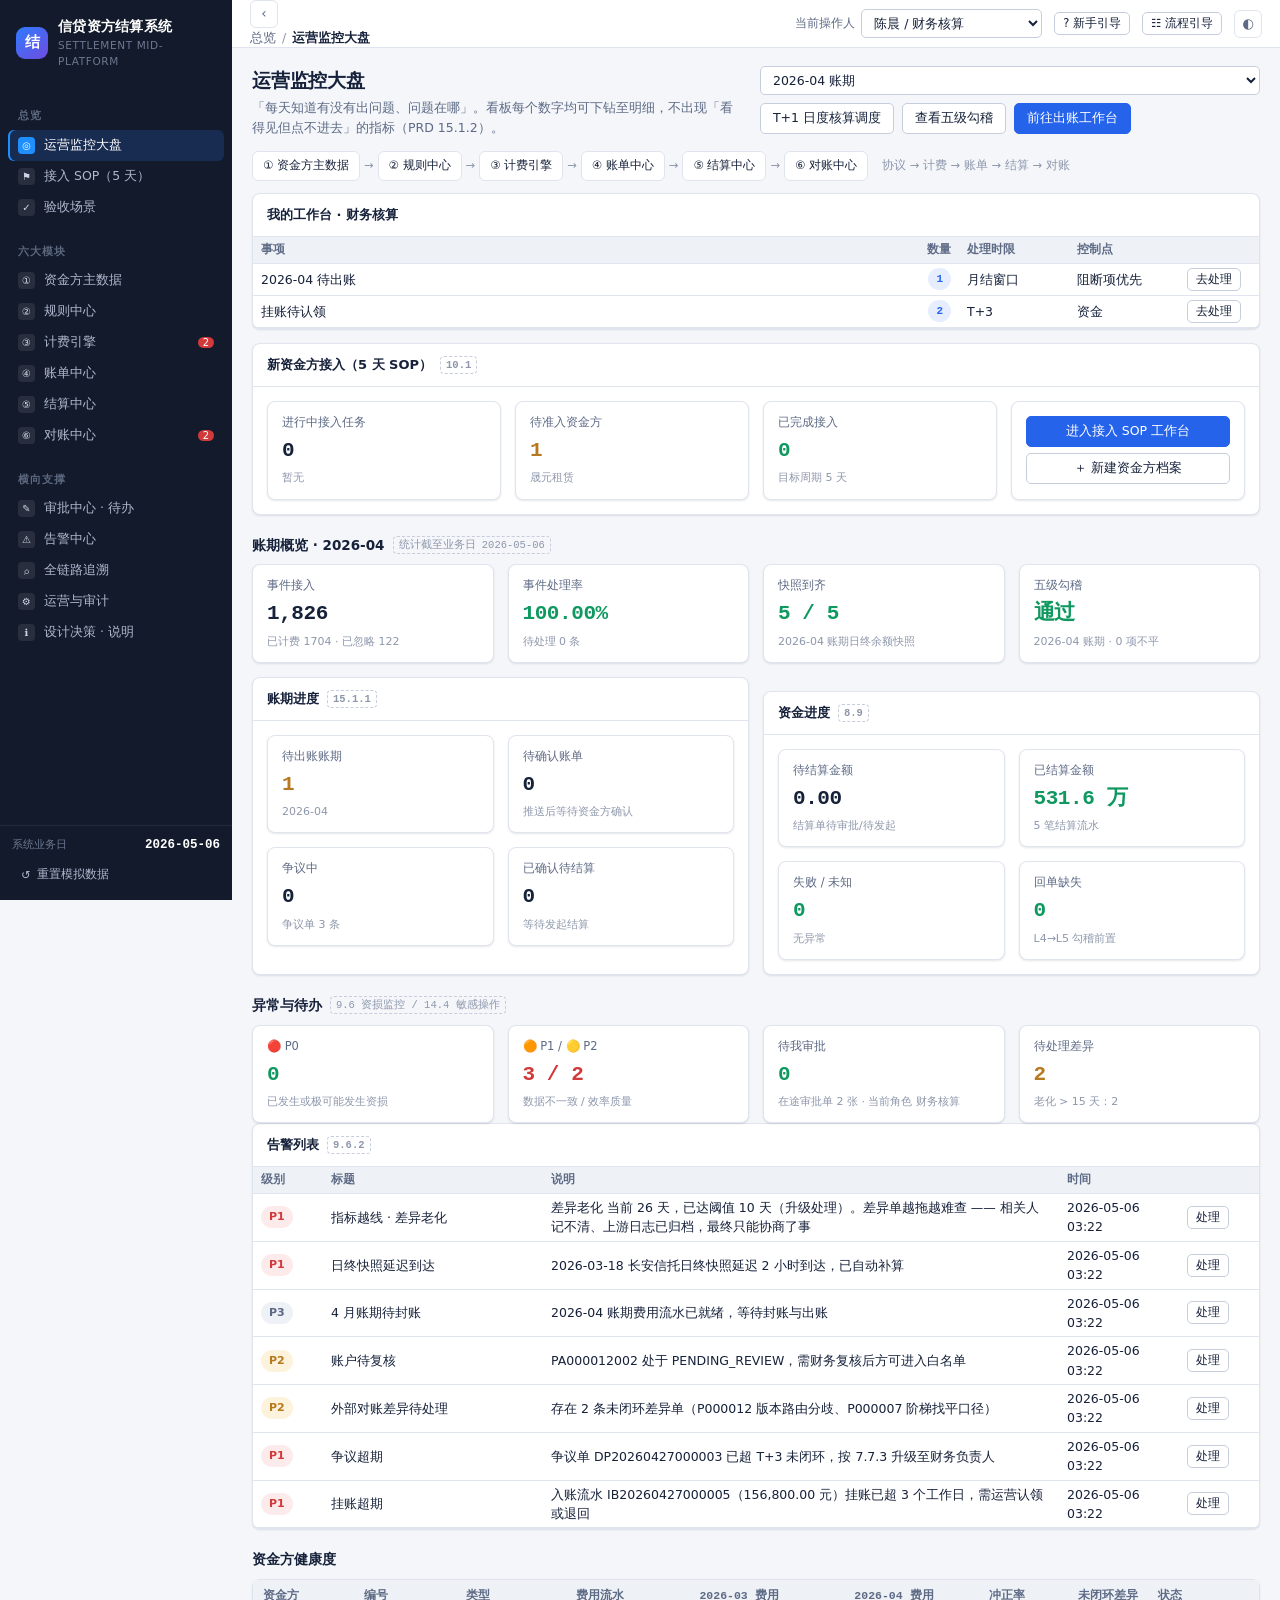
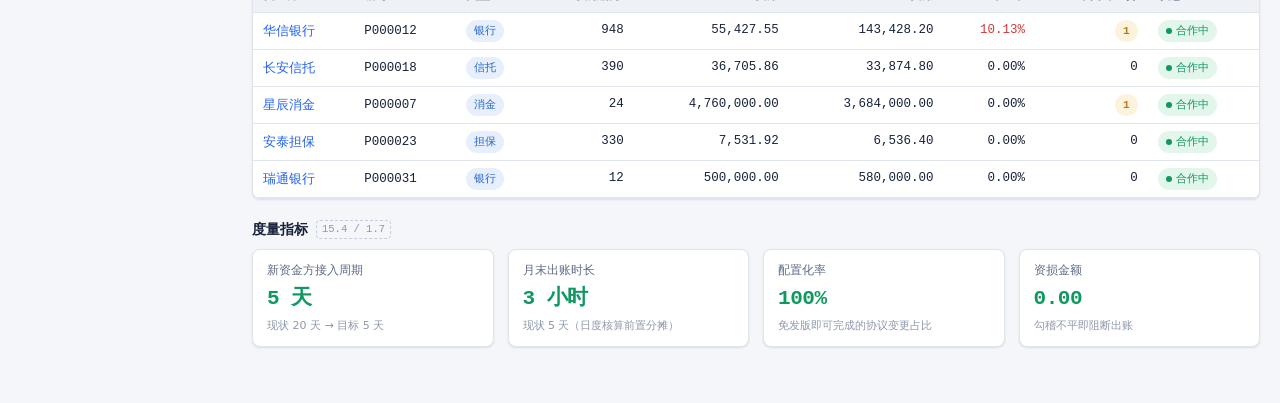
==== commit 16787345: "发布最新流程编辑器、系统页面及交付说明 加入最新业务与应用流程编辑器，提供 GitHub Pages 独立访问入口；同步原型页面、交付说明和发布校验。已通过 17 项本地检查，编辑器包含 17 个流程" ====
--- a/index.html
+++ b/index.html
@@ -3,16 +3,16 @@
 <head>
   <meta charset="UTF-8">
   <meta name="viewport" content="width=device-width, initial-scale=1.0">
-  <title>零售信贷资金方计费结算系统 · 模拟原型</title>
-  <link rel="stylesheet" href="assets/css/app.css?v=20260917.1">
+  <title>信贷资方结算系统 · 模拟原型</title>
+  <link rel="stylesheet" href="assets/css/app.css?v=20261009.1">
 </head>
 <body>
   <div id="app-shell">
     <aside id="sidebar">
-      <div class="brand">
+      <div class="brand" title="信贷资方结算系统">
         <div class="brand-mark">结</div>
         <div class="brand-text">
-          <div class="brand-title">资金方计费结算</div>
+          <div class="brand-title">信贷资方结算系统</div>
           <div class="brand-sub">Settlement Mid-Platform</div>
         </div>
       </div>
@@ -22,13 +22,16 @@
           <span class="lbl">系统业务日</span>
           <strong id="sim-date">—</strong>
         </div>
-        <button class="btn btn-ghost btn-sm" id="btn-reset" title="清空所有模拟操作，恢复初始数据">重置模拟数据</button>
+        <button class="btn btn-ghost btn-sm" id="btn-reset" title="清空所有模拟操作，恢复初始数据" aria-label="重置模拟数据"><span class="reset-icon" aria-hidden="true">↺</span><span class="reset-label">重置模拟数据</span></button>
       </div>
     </aside>
 
     <div id="main">
       <header id="topbar">
-        <div class="crumbs" id="crumbs"></div>
+        <div class="topbar-left">
+          <button class="icon-btn sidebar-toggle" id="btn-sidebar-toggle" type="button" aria-controls="sidebar" aria-expanded="true" aria-label="收起左侧功能栏" title="收起左侧功能栏"><span aria-hidden="true">‹</span></button>
+          <div class="crumbs" id="crumbs"></div>
+        </div>
         <div id="guide-top-controls" hidden aria-live="polite"></div>
         <div class="topbar-right">
           <label class="role-picker">
@@ -89,8 +92,8 @@
   <script src="assets/js/views-metrics.js"></script>
   <script src="assets/js/views-approval.js"></script>
   <script src="assets/js/views-scenarios.js"></script>
-  <script src="assets/js/guide.js?v=20260916.4"></script>
+  <script src="assets/js/guide.js?v=20261009.1"></script>
   <script src="assets/js/flow-guide.js?v=20260917.1"></script>
-  <script src="assets/js/app.js"></script>
+  <script src="assets/js/app.js?v=20261009.1"></script>
 </body>
 </html>
--- a/assets/css/app.css
+++ b/assets/css/app.css
@@ -253,7 +253,15 @@
 .flow-stage-tab { padding: 5px 9px; border: 1px solid var(--border); border-radius: 16px; background: var(--bg-elev); color: var(--fg-muted); font-size: 10.5px; cursor: pointer; }
 .flow-stage-tab:hover { background: var(--bg-hover); color: var(--fg); }
 .flow-stage-tab.active { background: var(--purple-soft); border-color: color-mix(in srgb, var(--purple) 38%, var(--border)); color: var(--purple); font-weight: 700; }
+.flow-catalog-groups { display: flex; flex-direction: column; gap: 16px; }
+.flow-category-section { overflow: hidden; border: 1px solid var(--border); border-radius: 11px; background: var(--bg-sunken); }
+.flow-category-head { display: grid; grid-template-columns: auto minmax(0, 1fr) auto; gap: 10px; align-items: center; padding: 11px 12px; border-bottom: 1px solid var(--border); background: color-mix(in srgb, var(--purple-soft) 58%, var(--bg-elev)); }
+.flow-category-index { display: inline-flex; align-items: center; justify-content: center; min-width: 48px; height: 24px; padding: 0 8px; border-radius: 12px; background: var(--purple); color: #fff; font-size: 10px; font-weight: 750; white-space: nowrap; }
+.flow-category-copy strong { display: block; color: var(--fg); font-size: 13px; line-height: 1.35; }
+.flow-category-copy p { margin: 2px 0 0; color: var(--fg-muted); font-size: 10.8px; line-height: 1.45; }
+.flow-category-count { color: var(--purple); font-size: 10.5px; font-weight: 700; white-space: nowrap; }
 .flow-catalog-grid { display: grid; grid-template-columns: repeat(2, minmax(0, 1fr)); gap: 9px; }
+.flow-category-section .flow-catalog-grid { padding: 10px; }
 .flow-catalog-card { width: 100%; display: grid; grid-template-columns: 38px 1fr auto; gap: 10px; align-items: start; padding: 11px; border: 1px solid var(--border); border-radius: 9px; background: var(--bg-elev); color: var(--fg); text-align: left; cursor: pointer; }
 .flow-catalog-card:hover { border-color: color-mix(in srgb, var(--purple) 45%, var(--border)); background: var(--purple-soft); transform: translateY(-1px); }
 .flow-catalog-card.completed { border-color: color-mix(in srgb, var(--ok) 32%, var(--border)); }
@@ -273,6 +281,8 @@
   .guide-top-nav { top: 52px; }
   .guide-top-nav .btn { min-width: 66px; padding-left: 8px; padding-right: 8px; }
   .flow-catalog-grid { grid-template-columns: 1fr; }
+  .flow-category-head { grid-template-columns: auto minmax(0, 1fr); }
+  .flow-category-count { grid-column: 2; }
   .flow-catalog-count { width: 100%; margin-left: 0; }
 }
 
